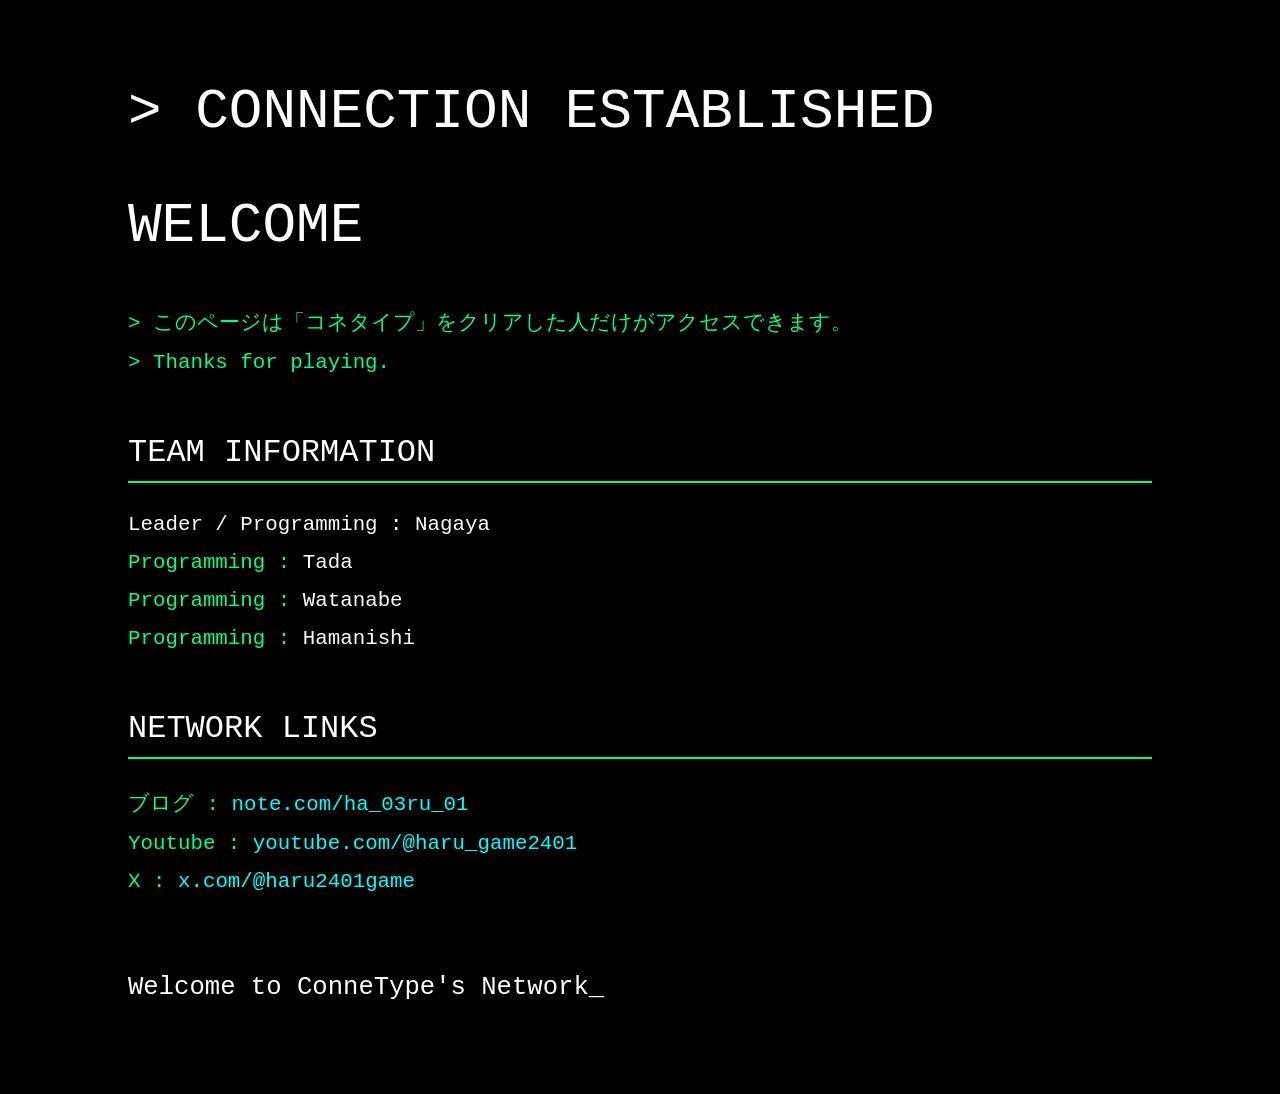
==== index.html @ 56630043 "Add files via upload" ====
<!DOCTYPE html>
<html lang="ja">
<head>
<meta charset="UTF-8">
<meta name="viewport" content="width=device-width, initial-scale=1.0">
<title>Connection Established</title>

<style>
body{
    background-color:#000;
    color:#00ff88;
    font-family:Consolas, monospace;
    margin:0;
    overflow-x:hidden;
}

.container{
    width:80%;
    margin:80px auto;
}

.line{
    opacity:0;
    margin:15px 0;
    font-size:1.3rem;
    animation:show 0.5s forwards;
}

.line:nth-child(1){animation-delay:0s;}
.line:nth-child(2){animation-delay:0.5s;}
.line:nth-child(3){animation-delay:1s;}
.line:nth-child(4){animation-delay:1.5s;}
.line:nth-child(5){animation-delay:2s;}
.line:nth-child(6){animation-delay:2.5s;}
.line:nth-child(7){animation-delay:3s;}
.line:nth-child(8){animation-delay:3.5s;}
.line:nth-child(9){animation-delay:4s;}
.line:nth-child(10){animation-delay:4.5s;}
.line:nth-child(11){animation-delay:5s;}
.line:nth-child(12){animation-delay:5.5s;}
.line:nth-child(13){animation-delay:6s;}
.line:nth-child(14){animation-delay:6.5s;}
.line:nth-child(15){animation-delay:7s;}
.line:nth-child(16){animation-delay:7.5s;}

@keyframes show{
    from{
        opacity:0;
    }
    to{
        opacity:1;
    }
}

.cursor{
    animation:blink 1s infinite;
}

@keyframes blink{
    50%{
        opacity:0;
    }
}

a{
    color:#00ffff;
    text-decoration:none;
}

a:hover{
    color:white;
}

.title{
    font-size:2.5rem;
    margin-bottom:50px;
}

.message{
    margin-top:50px;
    color:white;
}

.section{
    margin-top:60px;
    margin-bottom:30px;
    font-size:2rem;
    color:white;
    border-bottom:2px solid #00ff88;
    padding-bottom:10px;
}

.name{
    color:white;
}

.role{
    color:#00ff88;
}

.system{
    color:#888;
    font-size:1rem;
}

.message{
    margin-top:80px;
    color:white;
    font-size:1.6rem;
}

.small{
    font-size:1.1rem;
}

.title{
    font-size:3.5rem;
    color:white;
    margin-bottom:50px;
}

.link{
    color:#00ffff;
}

.link:hover{
    color:white;
}
</style>
</head>

<body>

<div class="container">

<div class="line title">
> CONNECTION ESTABLISHED
</div>

<div class="line title">
WELCOME
</div>

<div class="line">
> このページは「コネタイプ」をクリアした人だけがアクセスできます。
</div>

<div class="line">
> Thanks for playing.
</div>

<div class="line section">
TEAM INFORMATION
</div>

<div class="line">
<span class="name">Leader / Programming : Nagaya</span>
</div>

<div class="line">
<span class="role">Programming</span>
:
<span class="name">Tada</span>
</div>

<div class="line">
<span class="role">Programming</span>
:
<span class="name">Watanabe</span>
</div>

<div class="line">
<span class="role">Programming</span>
:
<span class="name">Hamanishi</span>
</div>

<div class="line section">
NETWORK LINKS
</div>

<div class="line">
<span class="role">ブログ</span>
:
<a class="link"
href="https://note.com/ha_03ru_01"
target="_blank">
note.com/ha_03ru_01
</a>
</div>

<div class="line">
<span class="role">Youtube</span>
:
<a class="link"
href="https://www.youtube.com/@haru_game2401"
target="_blank">
youtube.com/@haru_game2401
</a>
</div>

<div class="line">
<span class="role">X</span>
:
<a class="link"
href="https://x.com/haru2401game"
target="_blank">
x.com/@haru2401game
</a>
</div>

<div class="line message">
Welcome to ConneType's Network<span class="cursor">_</span>
</div>

</div>

</body>
</html>
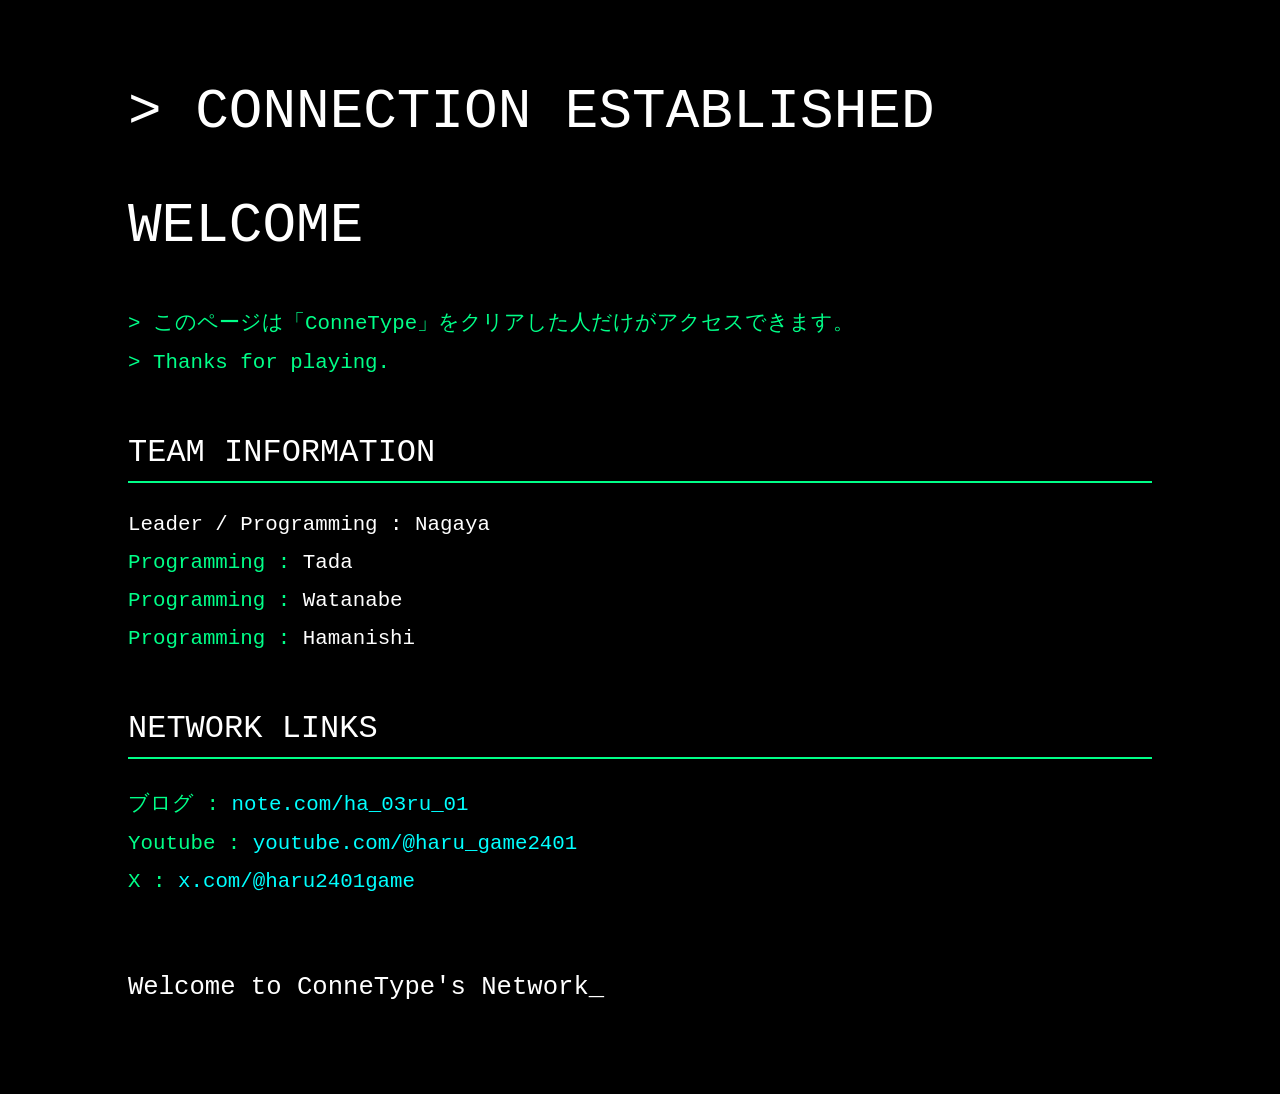
==== commit ad50cf3c: "Add files via upload" ====
--- a/index.html
+++ b/index.html
@@ -142,7 +142,7 @@
 </div>
 
 <div class="line">
-> このページは「コネタイプ」をクリアした人だけがアクセスできます。
+> このページは「ConneType」をクリアした人だけがアクセスできます。
 </div>
 
 <div class="line">
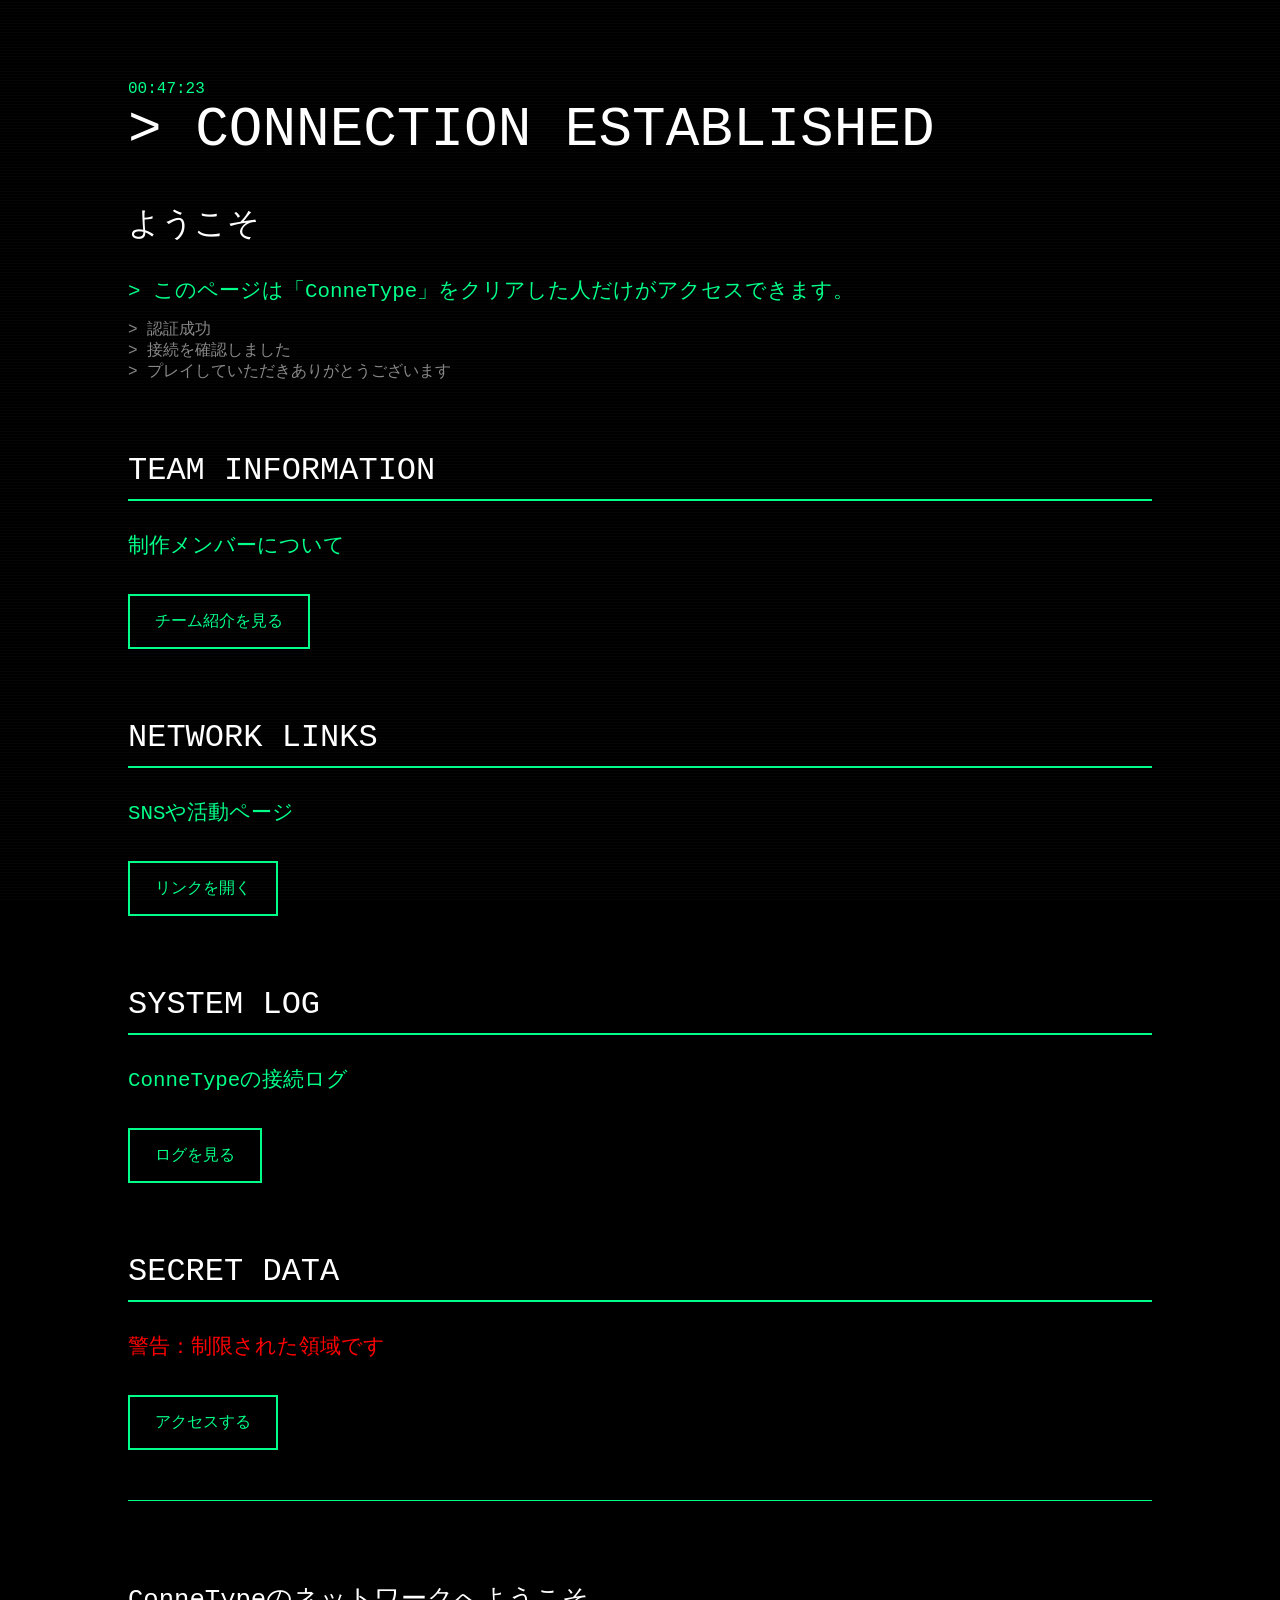
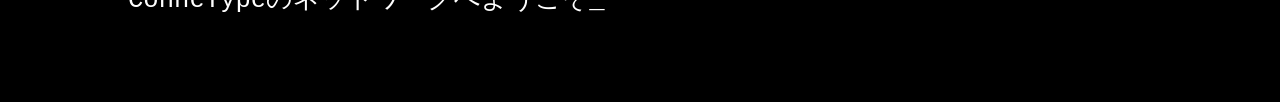
==== commit b51774d2: "New design pages ページを新しくしました。" ====
--- a/index.html
+++ b/index.html
@@ -3,216 +3,103 @@
 <head>
 <meta charset="UTF-8">
 <meta name="viewport" content="width=device-width, initial-scale=1.0">
-<title>Connection Established</title>
 
-<style>
-body{
-    background-color:#000;
-    color:#00ff88;
-    font-family:Consolas, monospace;
-    margin:0;
-    overflow-x:hidden;
-}
+<title>ConneType Network</title>
 
-.container{
-    width:80%;
-    margin:80px auto;
-}
+<link rel="stylesheet" href="style.css">
+<script src="script.js" defer></script>
 
-.line{
-    opacity:0;
-    margin:15px 0;
-    font-size:1.3rem;
-    animation:show 0.5s forwards;
-}
-
-.line:nth-child(1){animation-delay:0s;}
-.line:nth-child(2){animation-delay:0.5s;}
-.line:nth-child(3){animation-delay:1s;}
-.line:nth-child(4){animation-delay:1.5s;}
-.line:nth-child(5){animation-delay:2s;}
-.line:nth-child(6){animation-delay:2.5s;}
-.line:nth-child(7){animation-delay:3s;}
-.line:nth-child(8){animation-delay:3.5s;}
-.line:nth-child(9){animation-delay:4s;}
-.line:nth-child(10){animation-delay:4.5s;}
-.line:nth-child(11){animation-delay:5s;}
-.line:nth-child(12){animation-delay:5.5s;}
-.line:nth-child(13){animation-delay:6s;}
-.line:nth-child(14){animation-delay:6.5s;}
-.line:nth-child(15){animation-delay:7s;}
-.line:nth-child(16){animation-delay:7.5s;}
-
-@keyframes show{
-    from{
-        opacity:0;
-    }
-    to{
-        opacity:1;
-    }
-}
-
-.cursor{
-    animation:blink 1s infinite;
-}
-
-@keyframes blink{
-    50%{
-        opacity:0;
-    }
-}
-
-a{
-    color:#00ffff;
-    text-decoration:none;
-}
-
-a:hover{
-    color:white;
-}
-
-.title{
-    font-size:2.5rem;
-    margin-bottom:50px;
-}
-
-.message{
-    margin-top:50px;
-    color:white;
-}
-
-.section{
-    margin-top:60px;
-    margin-bottom:30px;
-    font-size:2rem;
-    color:white;
-    border-bottom:2px solid #00ff88;
-    padding-bottom:10px;
-}
-
-.name{
-    color:white;
-}
-
-.role{
-    color:#00ff88;
-}
-
-.system{
-    color:#888;
-    font-size:1rem;
-}
-
-.message{
-    margin-top:80px;
-    color:white;
-    font-size:1.6rem;
-}
-
-.small{
-    font-size:1.1rem;
-}
-
-.title{
-    font-size:3.5rem;
-    color:white;
-    margin-bottom:50px;
-}
-
-.link{
-    color:#00ffff;
-}
-
-.link:hover{
-    color:white;
-}
-</style>
 </head>
 
 <body>
 
 <div class="container">
 
-<div class="line title">
-> CONNECTION ESTABLISHED
+<div id="clock"></div>
+
+<div class="fade-in title">
+    > CONNECTION ESTABLISHED
 </div>
 
-<div class="line title">
-WELCOME
+<div class="fade-in subtitle">
+    ようこそ
+</div>
+
+<div class="fade-in line">
+    > このページは「ConneType」をクリアした人だけがアクセスできます。
+</div>
+
+<div class="fade-in system">
+    > 認証成功
+</div>
+
+<div class="fade-in system">
+    > 接続を確認しました
+</div>
+
+<div class="fade-in system">
+    > プレイしていただきありがとうございます
+</div>
+
+
+<div class="fade-in section">
+    TEAM INFORMATION
 </div>
 
 <div class="line">
-> このページは「ConneType」をクリアした人だけがアクセスできます。
+    制作メンバーについて
+</div>
+
+<a class="button" href="team.html">
+    チーム紹介を見る
+</a>
+
+
+<div class="section">
+    NETWORK LINKS
 </div>
 
 <div class="line">
-> Thanks for playing.
+    SNSや活動ページ
 </div>
 
-<div class="line section">
-TEAM INFORMATION
+<a class="button" href="links.html">
+    リンクを開く
+</a>
+
+
+<div class="section">
+    SYSTEM LOG
 </div>
 
 <div class="line">
-<span class="name">Leader / Programming : Nagaya</span>
+    ConneTypeの接続ログ
 </div>
 
-<div class="line">
-<span class="role">Programming</span>
-:
-<span class="name">Tada</span>
+<a class="button" href="logs.html">
+    ログを見る
+</a>
+
+
+<div class="section">
+    SECRET DATA
 </div>
 
-<div class="line">
-<span class="role">Programming</span>
-:
-<span class="name">Watanabe</span>
+<div class="line warning">
+    警告：制限された領域です
 </div>
 
-<div class="line">
-<span class="role">Programming</span>
-:
-<span class="name">Hamanishi</span>
+<a class="button" href="secret.html">
+    アクセスする
+</a>
+
+
+<hr>
+
+
+<div class="message">
+    ConneTypeのネットワークへようこそ<span class="cursor">_</span>
 </div>
-
-<div class="line section">
-NETWORK LINKS
-</div>
-
-<div class="line">
-<span class="role">ブログ</span>
-:
-<a class="link"
-href="https://note.com/ha_03ru_01"
-target="_blank">
-note.com/ha_03ru_01
-</a>
-</div>
-
-<div class="line">
-<span class="role">Youtube</span>
-:
-<a class="link"
-href="https://www.youtube.com/@haru_game2401"
-target="_blank">
-youtube.com/@haru_game2401
-</a>
-</div>
-
-<div class="line">
-<span class="role">X</span>
-:
-<a class="link"
-href="https://x.com/haru2401game"
-target="_blank">
-x.com/@haru2401game
-</a>
-</div>
-
-<div class="line message">
-Welcome to ConneType's Network<span class="cursor">_</span>
-</div>
-
 </div>
 
 </body>
--- a/style.css
+++ b/style.css
@@ -0,0 +1,323 @@
+/* ======================
+   GLOBAL
+====================== */
+
+body{
+    background:#000;
+    color:#00ff88;
+    font-family:Consolas, monospace;
+    margin:0;
+    overflow-x:hidden;
+}
+
+.container{
+    width:80%;
+    max-width:1200px;
+    margin:80px auto;
+    position:relative;
+    z-index:1;
+}
+
+
+/* ======================
+   TITLES
+====================== */
+
+.title{
+    font-size:3.5rem;
+    color:white;
+    margin-bottom:40px;
+}
+
+.subtitle{
+    font-size:2rem;
+    color:white;
+    margin-bottom:30px;
+}
+
+
+/* ======================
+   SECTION
+====================== */
+
+.section{
+    margin-top:70px;
+    margin-bottom:30px;
+    font-size:2rem;
+    color:white;
+
+    border-bottom:2px solid #00ff88;
+    padding-bottom:10px;
+}
+
+
+/* ======================
+   TEXT
+====================== */
+
+.line{
+    margin:15px 0;
+    font-size:1.3rem;
+}
+
+.system{
+    color:#888;
+    font-size:1rem;
+}
+
+.name{
+    color:white;
+}
+
+.role{
+    color:#00ff88;
+}
+
+
+/* ======================
+   LINKS
+====================== */
+
+a{
+    color:#00ffff;
+    text-decoration:none;
+
+    transition:0.2s;
+}
+
+a:hover{
+    color:white;
+}
+
+
+/* ======================
+   BUTTON
+====================== */
+
+.button{
+    display:inline-block;
+
+    margin-top:20px;
+    padding:15px 25px;
+
+    border:2px solid #00ff88;
+
+    color:#00ff88;
+
+    transition:0.2s;
+}
+
+.button:hover{
+    background:#00ff88;
+    color:black;
+}
+
+
+/* ======================
+   MESSAGE
+====================== */
+
+.message{
+    margin-top:80px;
+    color:white;
+    font-size:1.6rem;
+}
+
+
+/* ======================
+   CURSOR
+====================== */
+
+.cursor{
+    animation:blink 1s infinite;
+}
+
+@keyframes blink{
+
+    50%{
+        opacity:0;
+    }
+
+}
+
+
+/* ======================
+   FADE IN
+====================== */
+
+.fade-in{
+
+    opacity:0;
+
+    animation:show 0.5s forwards;
+
+}
+
+@keyframes show{
+
+    from{
+
+        opacity:0;
+
+    }
+
+    to{
+
+        opacity:1;
+
+    }
+
+}
+
+
+/* ======================
+   BACKGROUND TEXT
+====================== */
+
+.background-layer{
+
+    position:fixed;
+
+    left:0;
+    top:0;
+
+    width:100%;
+    height:100%;
+
+    pointer-events:none;
+
+    z-index:-1;
+
+    overflow:hidden;
+
+}
+
+.bg-text{
+
+    position:absolute;
+
+    color:#00ff88;
+
+    opacity:0.05;
+
+    font-size:2rem;
+
+}
+
+
+/* ======================
+   CRT EFFECT
+====================== */
+
+body::after{
+
+    content:"";
+
+    position:fixed;
+
+    left:0;
+    top:0;
+
+    width:100%;
+    height:100%;
+
+    background:
+    repeating-linear-gradient(
+        transparent 0px,
+        transparent 2px,
+        rgba(255,255,255,0.03) 3px
+    );
+
+    pointer-events:none;
+
+    z-index:999;
+
+}
+
+
+/* ======================
+   SCROLL BAR
+====================== */
+
+::-webkit-scrollbar{
+
+    width:10px;
+
+}
+
+::-webkit-scrollbar-track{
+
+    background:black;
+
+}
+
+::-webkit-scrollbar-thumb{
+
+    background:#00ff88;
+
+}
+
+
+/* ======================
+   TABLE
+====================== */
+
+table{
+
+    border-collapse:collapse;
+
+}
+
+td{
+
+    padding:10px 30px 10px 0;
+
+}
+
+
+/* ======================
+   HORIZONTAL LINE
+====================== */
+
+hr{
+
+    border:none;
+
+    border-top:1px solid #00ff88;
+
+    margin:50px 0;
+
+}
+
+
+/* ======================
+   WARNING
+====================== */
+
+.warning{
+
+    color:red;
+
+}
+
+
+/* ======================
+   SUCCESS
+====================== */
+
+.success{
+
+    color:#00ff88;
+
+}
+
+
+/* ======================
+   CENTER
+====================== */
+
+.center{
+
+    text-align:center;
+
+}
